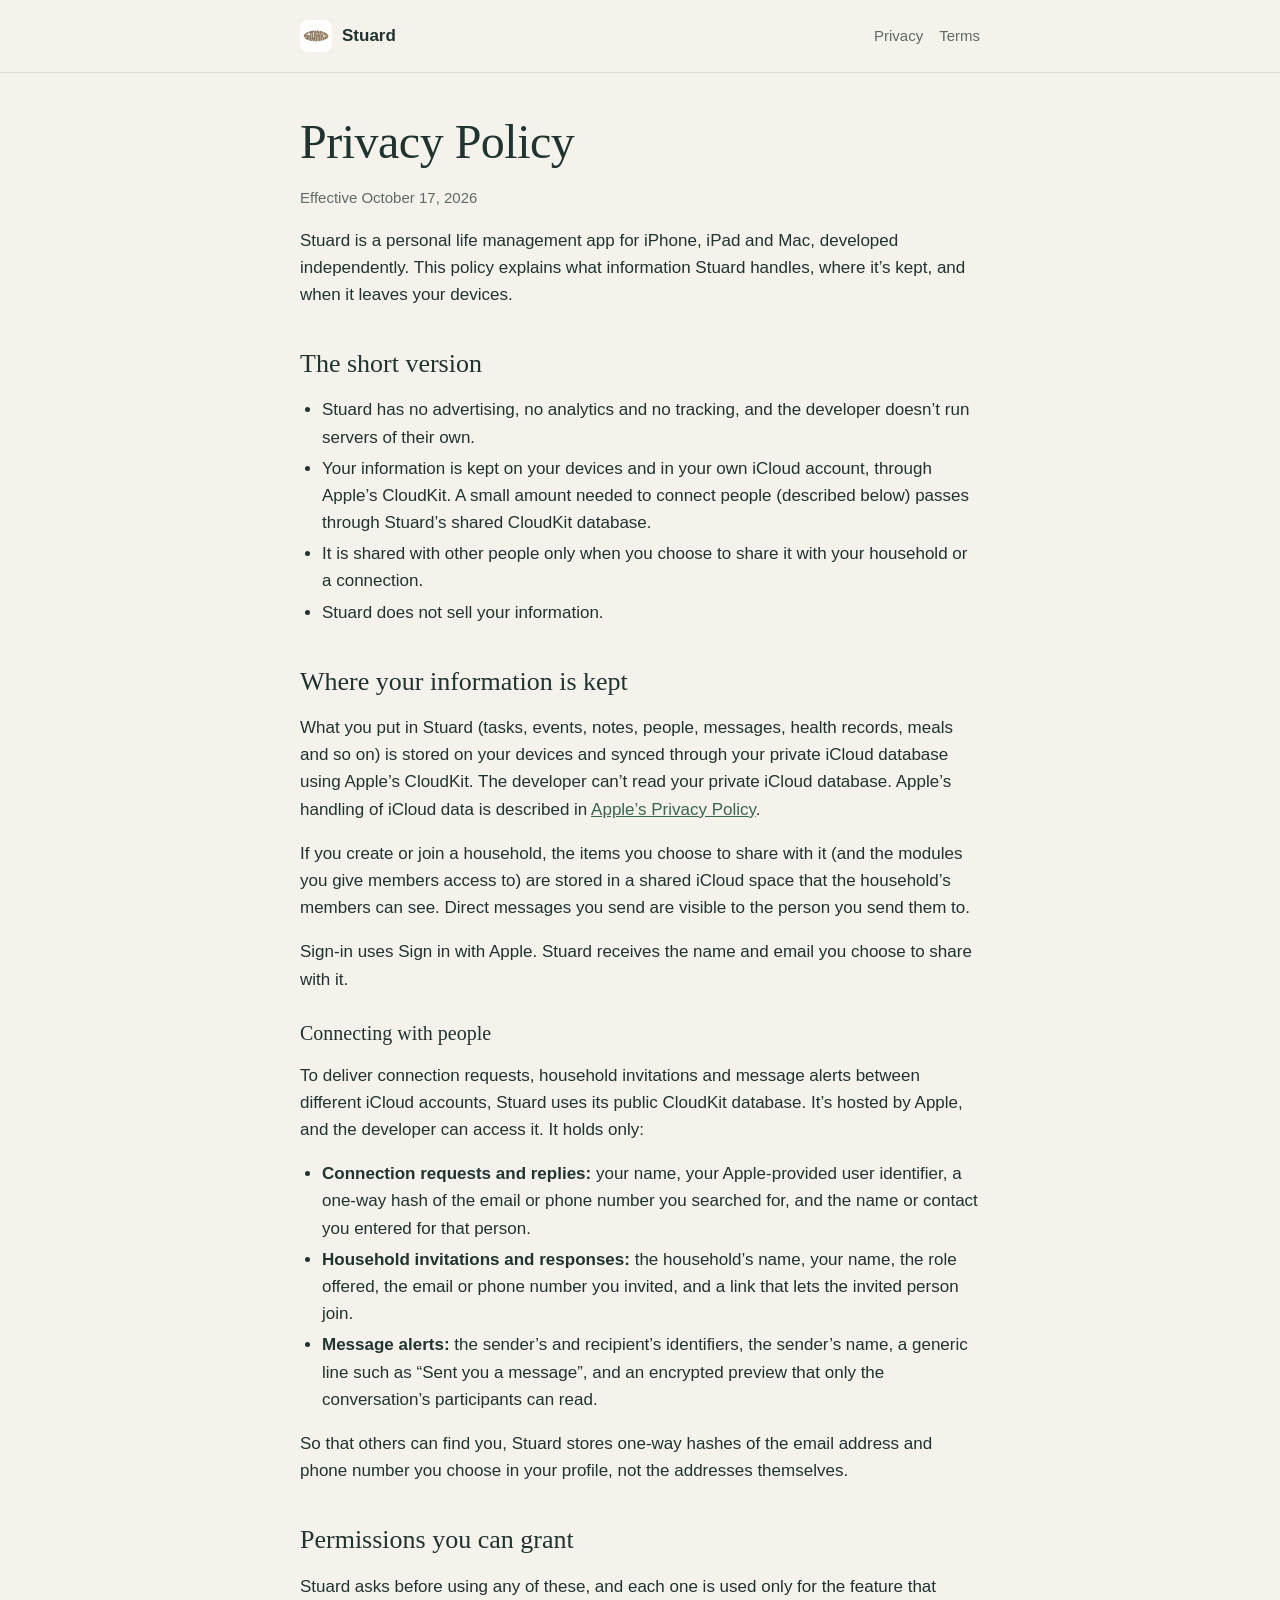
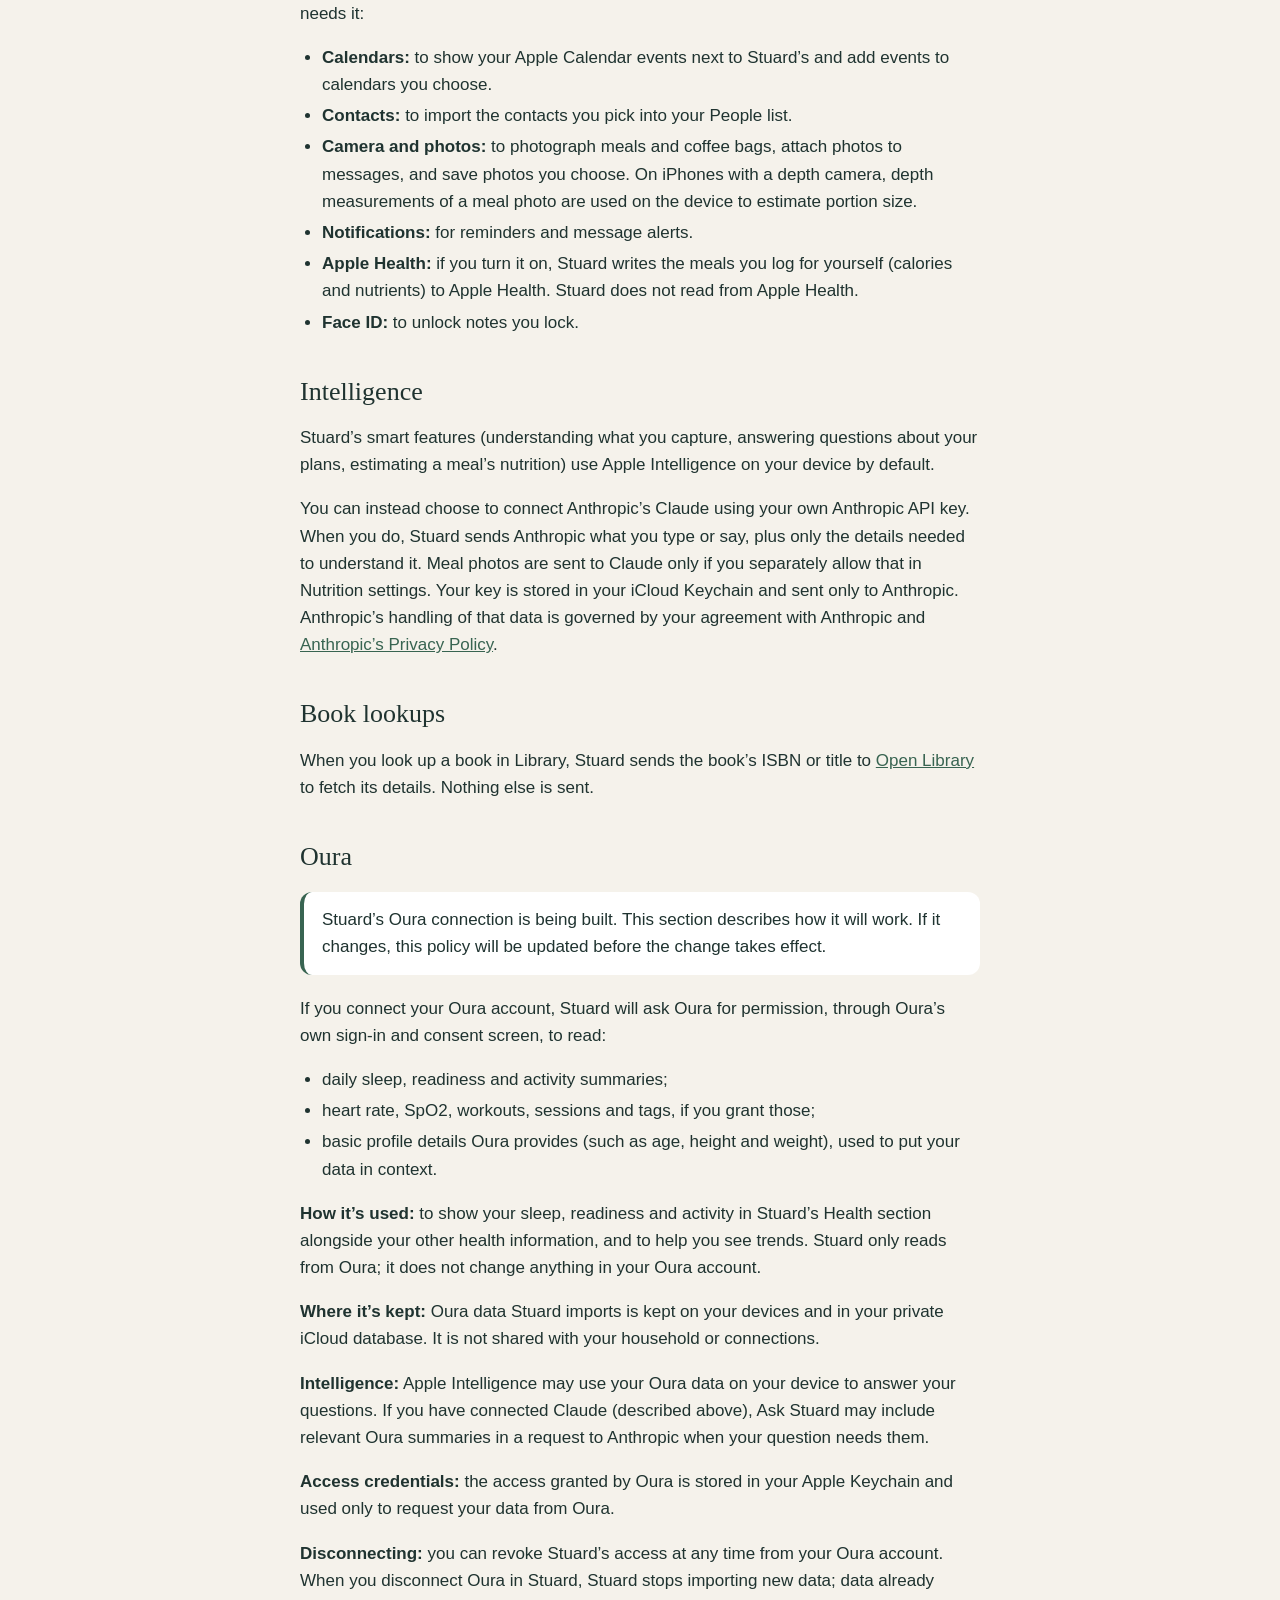
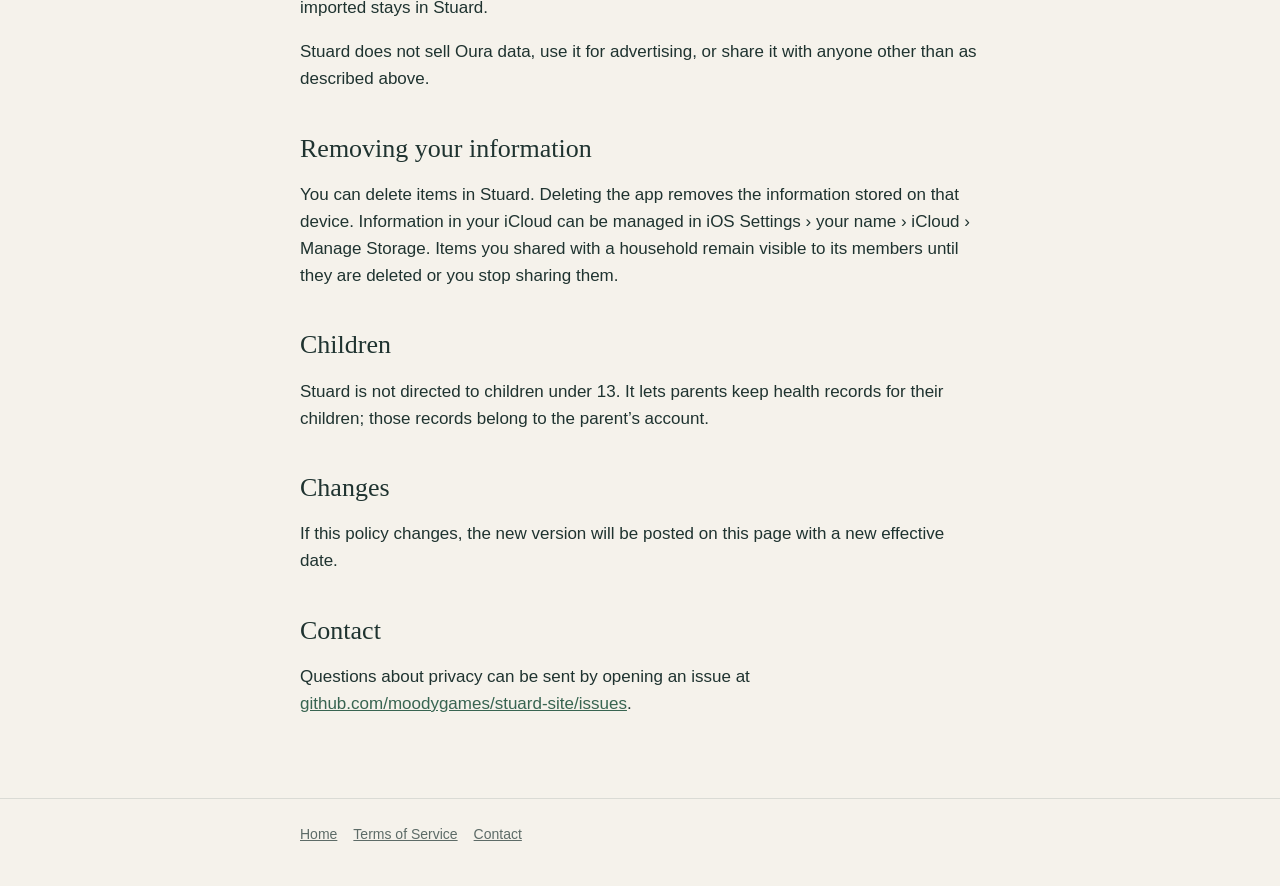
==== privacy.html @ 24538efb "Stuard public pages: home, privacy policy and terms Co-Authored-By: Claude Opus 5.5 <noreply@anthrop" ====
<!doctype html>
<html lang="en">
<head>
  <meta charset="utf-8">
  <meta name="viewport" content="width=device-width, initial-scale=1">
  <title>Privacy Policy · Stuard</title>
  <meta name="description" content="How Stuard handles your information, including data from Oura.">
  <link rel="icon" href="favicon.png">
  <link rel="stylesheet" href="style.css">
</head>
<body>
  <header class="site">
    <div class="wrap">
      <a class="brand" href="./"><img src="favicon.png" alt=""><span>Stuard</span></a>
      <nav><a href="privacy.html">Privacy</a><a href="terms.html">Terms</a></nav>
    </div>
  </header>
  <main>
    <div class="wrap">
      <h1>Privacy Policy</h1>
      <p class="meta">Effective October 17, 2026</p>

      <p>Stuard is a personal life management app for iPhone, iPad and Mac, developed independently. This policy explains what information Stuard handles, where it’s kept, and when it leaves your devices.</p>

      <h2>The short version</h2>
      <ul>
        <li>Stuard has no advertising, no analytics and no tracking, and the developer doesn’t run servers of their own.</li>
        <li>Your information is kept on your devices and in your own iCloud account, through Apple’s CloudKit. A small amount needed to connect people (described below) passes through Stuard’s shared CloudKit database.</li>
        <li>It is shared with other people only when you choose to share it with your household or a connection.</li>
        <li>Stuard does not sell your information.</li>
      </ul>

      <h2>Where your information is kept</h2>
      <p>What you put in Stuard (tasks, events, notes, people, messages, health records, meals and so on) is stored on your devices and synced through your private iCloud database using Apple’s CloudKit. The developer can’t read your private iCloud database. Apple’s handling of iCloud data is described in <a href="https://www.apple.com/legal/privacy/">Apple’s Privacy Policy</a>.</p>
      <p>If you create or join a household, the items you choose to share with it (and the modules you give members access to) are stored in a shared iCloud space that the household’s members can see. Direct messages you send are visible to the person you send them to.</p>
      <p>Sign-in uses Sign in with Apple. Stuard receives the name and email you choose to share with it.</p>

      <h3>Connecting with people</h3>
      <p>To deliver connection requests, household invitations and message alerts between different iCloud accounts, Stuard uses its public CloudKit database. It’s hosted by Apple, and the developer can access it. It holds only:</p>
      <ul>
        <li><strong>Connection requests and replies:</strong> your name, your Apple-provided user identifier, a one-way hash of the email or phone number you searched for, and the name or contact you entered for that person.</li>
        <li><strong>Household invitations and responses:</strong> the household’s name, your name, the role offered, the email or phone number you invited, and a link that lets the invited person join.</li>
        <li><strong>Message alerts:</strong> the sender’s and recipient’s identifiers, the sender’s name, a generic line such as “Sent you a message”, and an encrypted preview that only the conversation’s participants can read.</li>
      </ul>
      <p>So that others can find you, Stuard stores one-way hashes of the email address and phone number you choose in your profile, not the addresses themselves.</p>

      <h2>Permissions you can grant</h2>
      <p>Stuard asks before using any of these, and each one is used only for the feature that needs it:</p>
      <ul>
        <li><strong>Calendars:</strong> to show your Apple Calendar events next to Stuard’s and add events to calendars you choose.</li>
        <li><strong>Contacts:</strong> to import the contacts you pick into your People list.</li>
        <li><strong>Camera and photos:</strong> to photograph meals and coffee bags, attach photos to messages, and save photos you choose. On iPhones with a depth camera, depth measurements of a meal photo are used on the device to estimate portion size.</li>
        <li><strong>Notifications:</strong> for reminders and message alerts.</li>
        <li><strong>Apple Health:</strong> if you turn it on, Stuard writes the meals you log for yourself (calories and nutrients) to Apple Health. Stuard does not read from Apple Health.</li>
        <li><strong>Face ID:</strong> to unlock notes you lock.</li>
      </ul>

      <h2>Intelligence</h2>
      <p>Stuard’s smart features (understanding what you capture, answering questions about your plans, estimating a meal’s nutrition) use Apple Intelligence on your device by default.</p>
      <p>You can instead choose to connect Anthropic’s Claude using your own Anthropic API key. When you do, Stuard sends Anthropic what you type or say, plus only the details needed to understand it. Meal photos are sent to Claude only if you separately allow that in Nutrition settings. Your key is stored in your iCloud Keychain and sent only to Anthropic. Anthropic’s handling of that data is governed by your agreement with Anthropic and <a href="https://www.anthropic.com/legal/privacy">Anthropic’s Privacy Policy</a>.</p>

      <h2>Book lookups</h2>
      <p>When you look up a book in Library, Stuard sends the book’s ISBN or title to <a href="https://openlibrary.org/">Open Library</a> to fetch its details. Nothing else is sent.</p>

      <h2 id="oura">Oura</h2>
      <div class="note">Stuard’s Oura connection is being built. This section describes how it will work. If it changes, this policy will be updated before the change takes effect.</div>
      <p>If you connect your Oura account, Stuard will ask Oura for permission, through Oura’s own sign-in and consent screen, to read:</p>
      <ul>
        <li>daily sleep, readiness and activity summaries;</li>
        <li>heart rate, SpO2, workouts, sessions and tags, if you grant those;</li>
        <li>basic profile details Oura provides (such as age, height and weight), used to put your data in context.</li>
      </ul>
      <p><strong>How it’s used:</strong> to show your sleep, readiness and activity in Stuard’s Health section alongside your other health information, and to help you see trends. Stuard only reads from Oura; it does not change anything in your Oura account.</p>
      <p><strong>Where it’s kept:</strong> Oura data Stuard imports is kept on your devices and in your private iCloud database. It is not shared with your household or connections.</p>
      <p><strong>Intelligence:</strong> Apple Intelligence may use your Oura data on your device to answer your questions. If you have connected Claude (described above), Ask Stuard may include relevant Oura summaries in a request to Anthropic when your question needs them.</p>
      <p><strong>Access credentials:</strong> the access granted by Oura is stored in your Apple Keychain and used only to request your data from Oura.</p>
      <p><strong>Disconnecting:</strong> you can revoke Stuard’s access at any time from your Oura account. When you disconnect Oura in Stuard, Stuard stops importing new data; data already imported stays in Stuard.</p>
      <p>Stuard does not sell Oura data, use it for advertising, or share it with anyone other than as described above.</p>

      <h2>Removing your information</h2>
      <p>You can delete items in Stuard. Deleting the app removes the information stored on that device. Information in your iCloud can be managed in iOS Settings › your name › iCloud › Manage Storage. Items you shared with a household remain visible to its members until they are deleted or you stop sharing them.</p>

      <h2>Children</h2>
      <p>Stuard is not directed to children under 13. It lets parents keep health records for their children; those records belong to the parent’s account.</p>

      <h2>Changes</h2>
      <p>If this policy changes, the new version will be posted on this page with a new effective date.</p>

      <h2>Contact</h2>
      <p>Questions about privacy can be sent by opening an issue at <a href="https://github.com/moodygames/stuard-site/issues">github.com/moodygames/stuard-site/issues</a>.</p>
    </div>
  </main>
  <footer class="site">
    <div class="wrap">
      <a href="./">Home</a><a href="terms.html">Terms of Service</a><a href="https://github.com/moodygames/stuard-site/issues">Contact</a>
    </div>
  </footer>
</body>
</html>
---- style.css ----
:root {
  --paper: #f5f2eb;
  --card: #ffffff;
  --ink: #1f3330;
  --muted: #5d6b67;
  --accent: #386451;
  --rule: rgba(31, 51, 48, 0.12);
}
@media (prefers-color-scheme: dark) {
  :root {
    --paper: #121414;
    --card: #1e2121;
    --ink: #ebebe3;
    --muted: #a3aba7;
    --accent: #6fae90;
    --rule: rgba(235, 235, 227, 0.14);
  }
}
* { box-sizing: border-box; }
html { -webkit-text-size-adjust: 100%; }
body {
  margin: 0;
  background: var(--paper);
  color: var(--ink);
  font: 17px/1.6 -apple-system, BlinkMacSystemFont, "SF Pro Text", "Segoe UI", Roboto, sans-serif;
}
a { color: var(--accent); }
.wrap { max-width: 720px; margin: 0 auto; padding: 0 20px; }
header.site { padding: 20px 0; border-bottom: 1px solid var(--rule); }
header.site .wrap { display: flex; align-items: center; justify-content: space-between; gap: 12px; }
.brand { display: flex; align-items: center; gap: 10px; color: var(--ink); text-decoration: none; font-weight: 600; }
.brand img { width: 32px; height: 32px; border-radius: 8px; }
nav a { margin-left: 16px; text-decoration: none; color: var(--muted); font-size: 15px; }
nav a:hover { color: var(--accent); }
h1, h2, h3 { font-family: "New York", "Iowan Old Style", Georgia, serif; font-weight: 500; line-height: 1.2; }
h1 { font-size: clamp(34px, 7vw, 48px); margin: 0 0 12px; letter-spacing: -0.5px; }
h2 { font-size: 26px; margin: 40px 0 8px; }
h3 { font-size: 20px; margin: 28px 0 6px; }
main { padding: 40px 0 64px; }
.hero { text-align: center; padding: 32px 0 8px; }
.hero img { width: 112px; height: 112px; border-radius: 26px; box-shadow: 0 12px 30px rgba(0, 0, 0, 0.12); }
.lede { font-size: 20px; color: var(--muted); max-width: 560px; margin: 0 auto; }
.grid { display: grid; grid-template-columns: repeat(auto-fit, minmax(200px, 1fr)); gap: 14px; margin-top: 40px; }
.card { background: var(--card); border-radius: 20px; padding: 20px; }
.card h3 { margin-top: 0; }
.card p { margin: 0; color: var(--muted); font-size: 15px; }
.meta { color: var(--muted); font-size: 15px; }
.note { background: var(--card); border-left: 4px solid var(--accent); border-radius: 12px; padding: 14px 18px; margin: 20px 0; }
ul { padding-left: 22px; }
li { margin: 4px 0; }
footer.site { border-top: 1px solid var(--rule); padding: 24px 0 40px; color: var(--muted); font-size: 14px; }
footer.site a { color: var(--muted); margin-right: 16px; }
@media (max-width: 480px) {
  nav a { margin-left: 12px; font-size: 14px; }
  .brand span { display: none; }
}
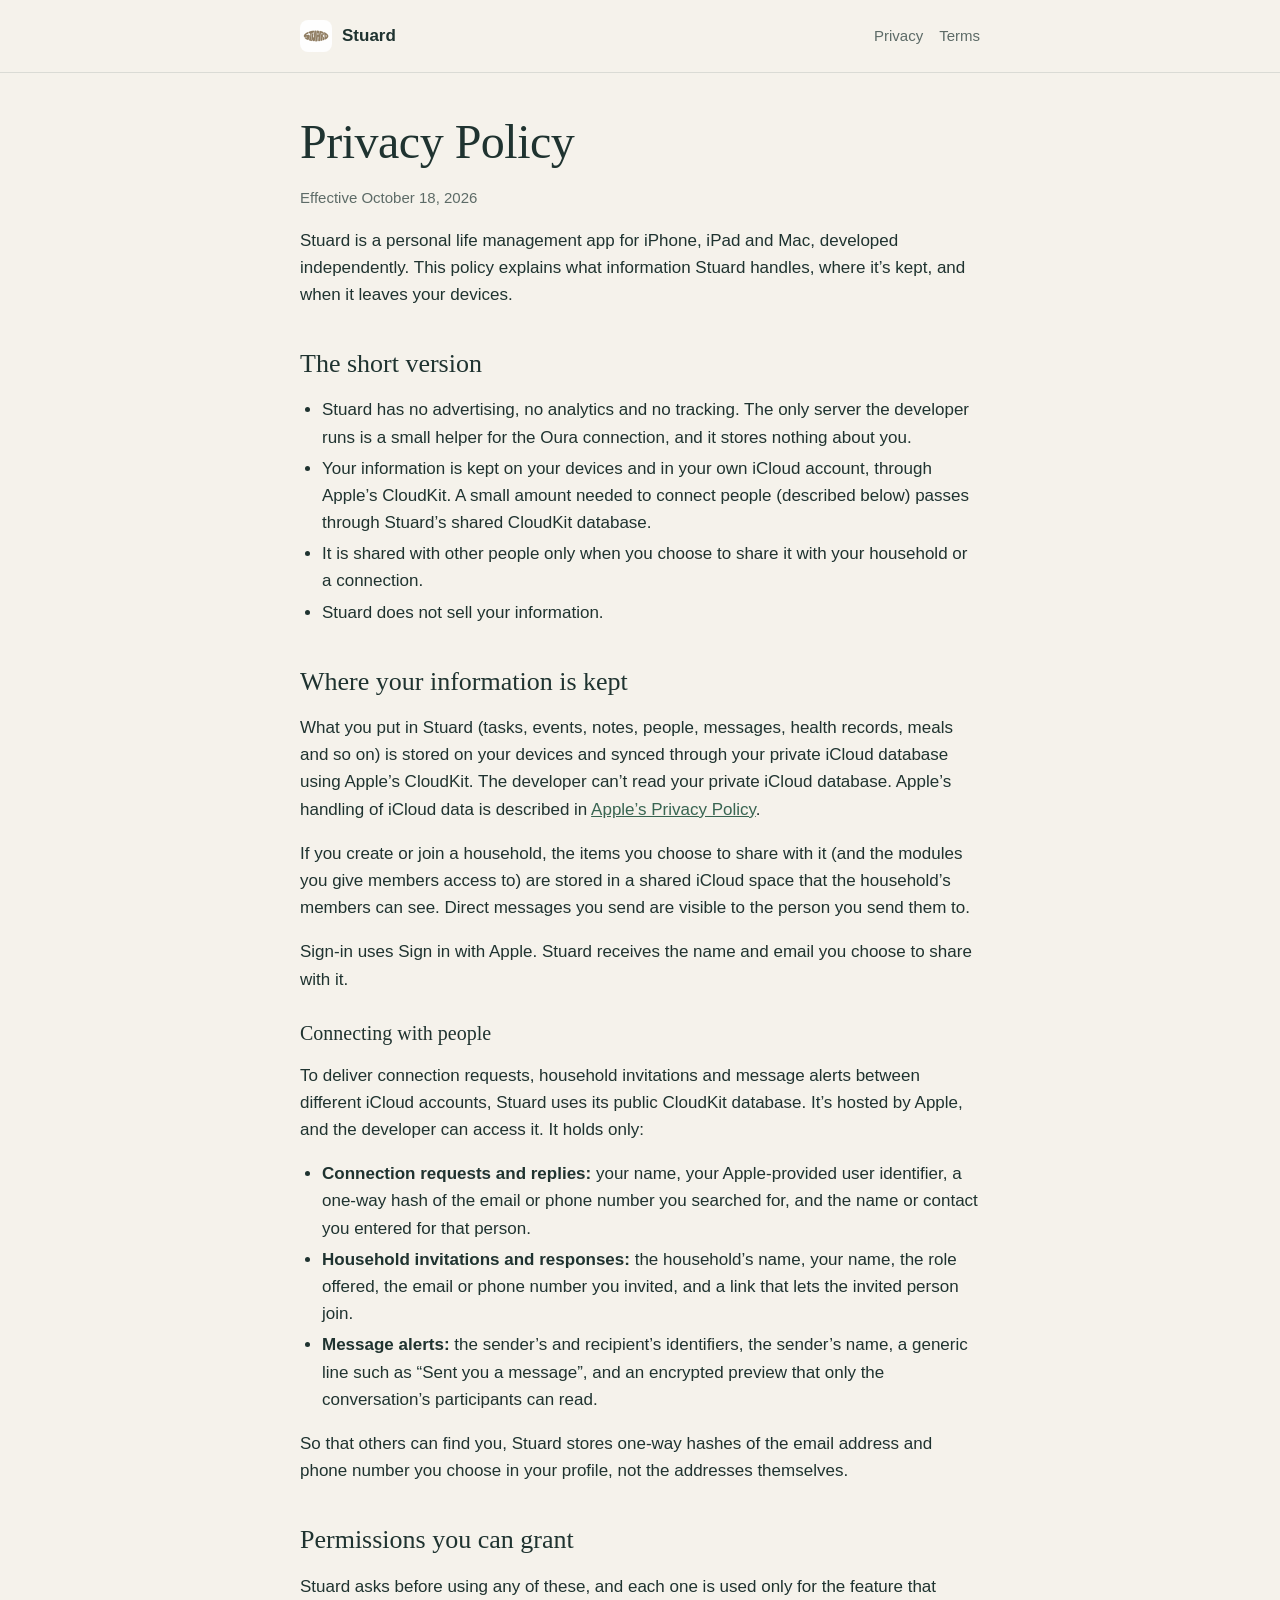
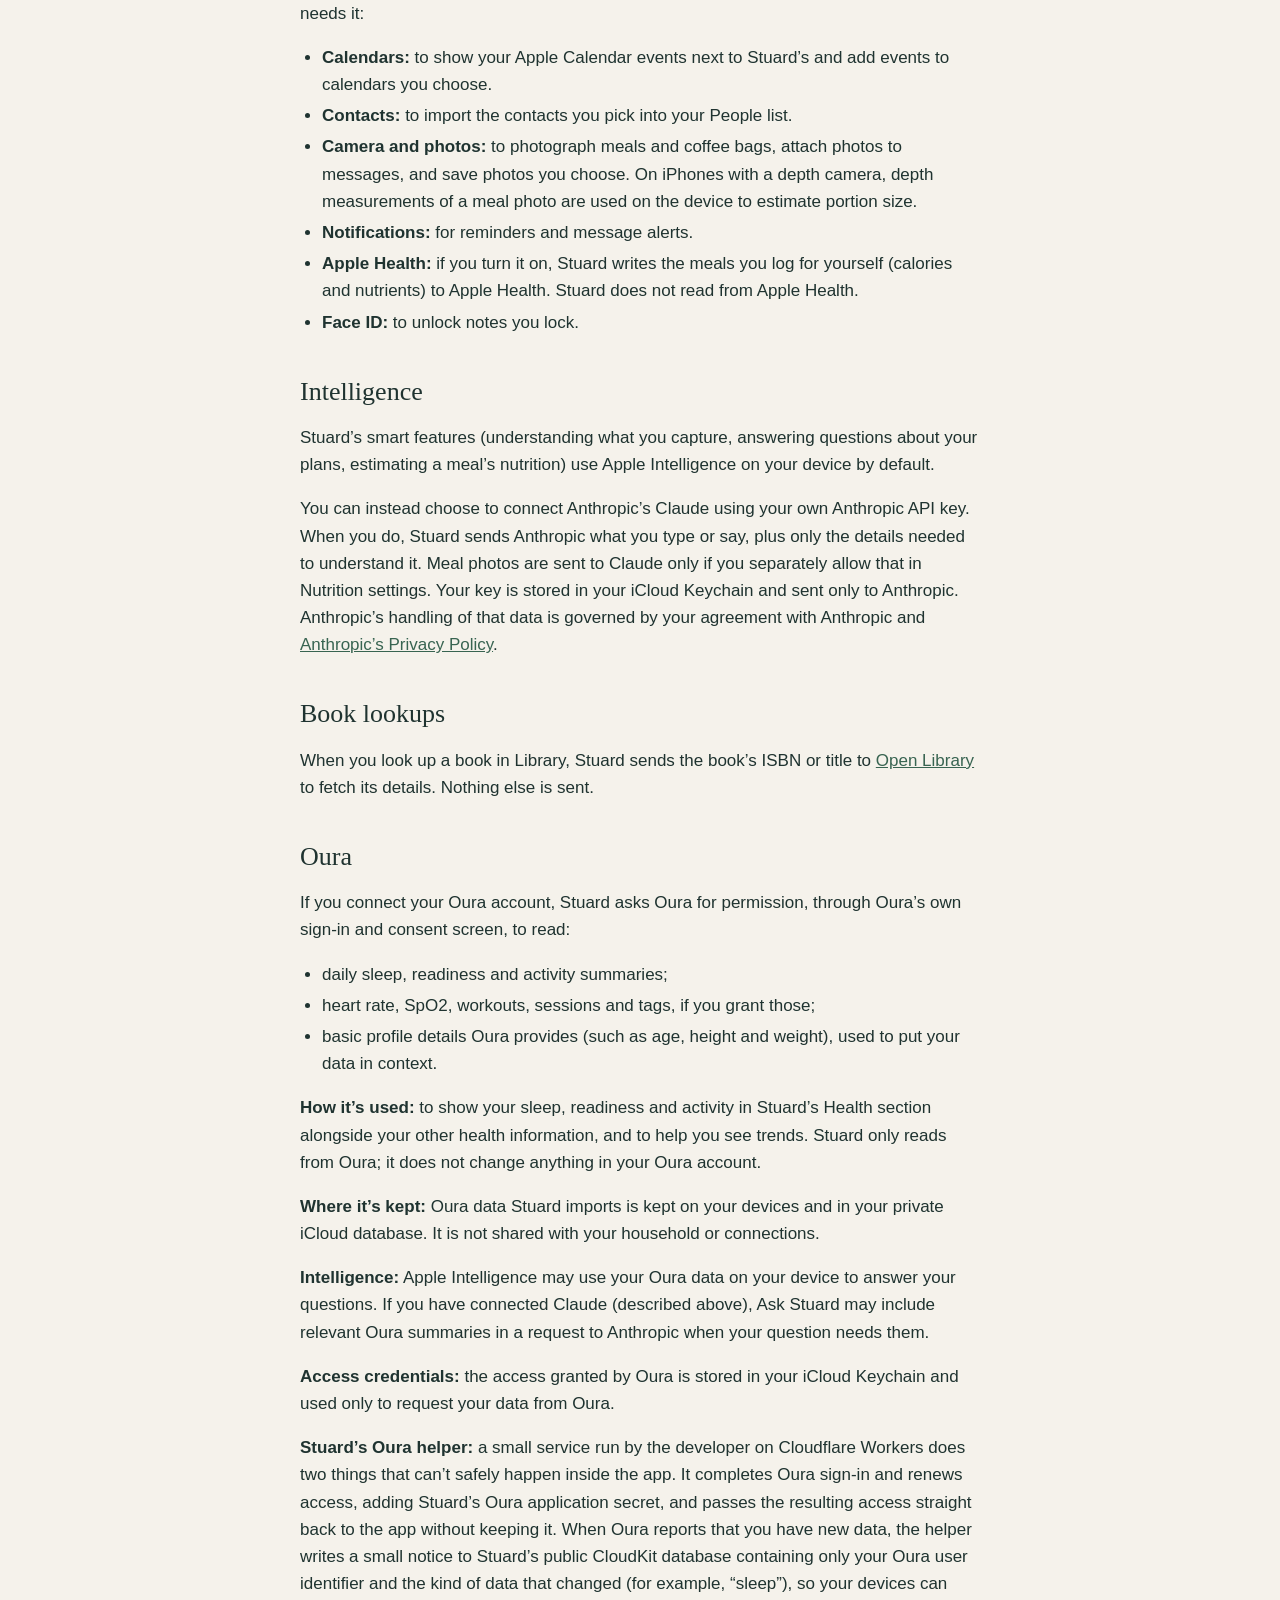
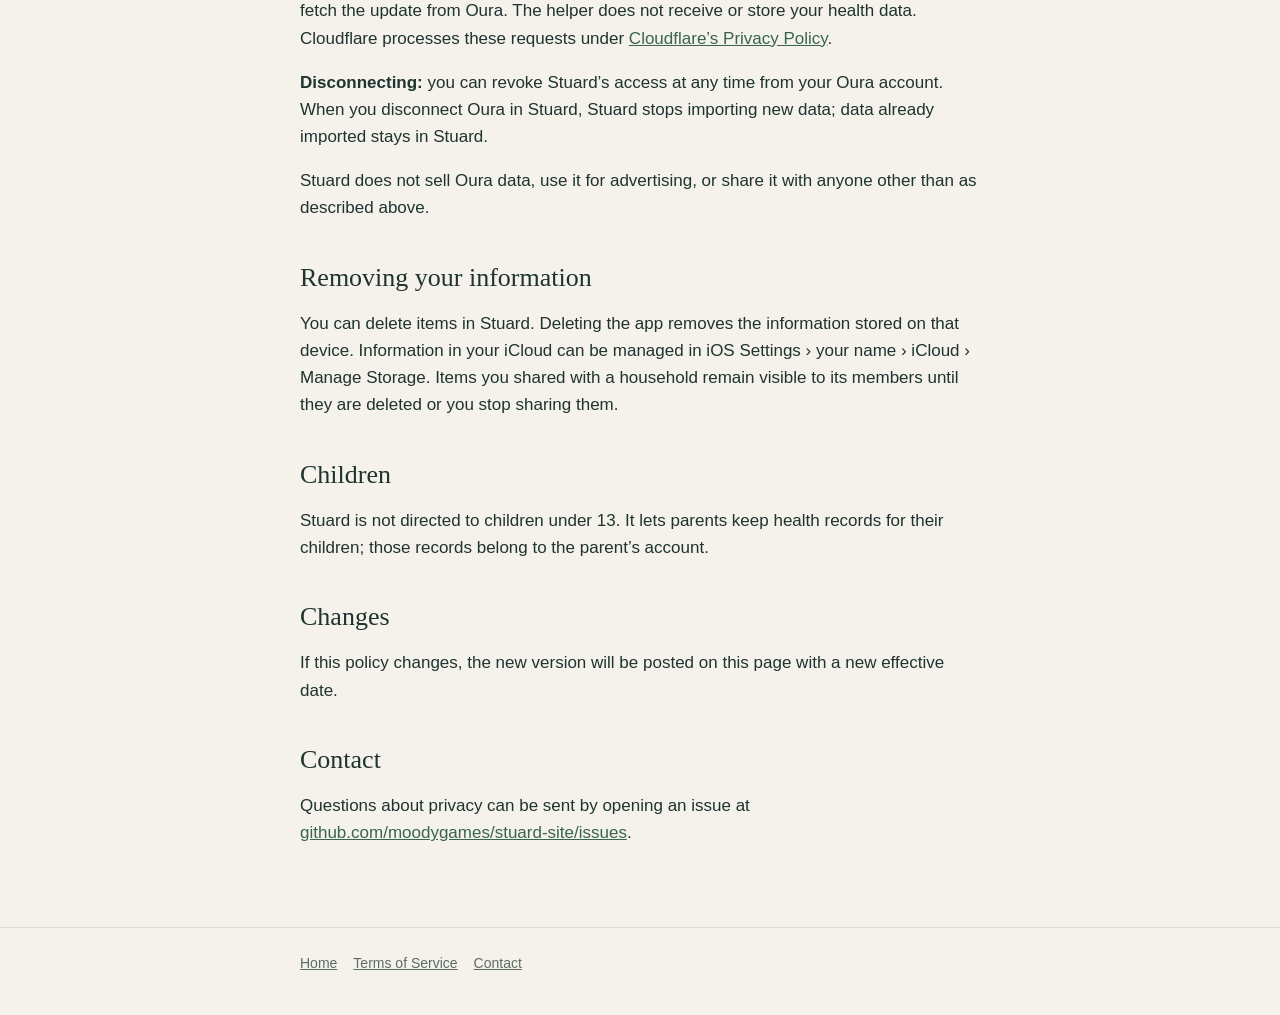
==== commit d71b39e8: "Privacy: describe the Oura connection as live, including Stuard's Oura helper Co-Authored-By: Claude" ====
--- a/privacy.html
+++ b/privacy.html
@@ -18,13 +18,13 @@
   <main>
     <div class="wrap">
       <h1>Privacy Policy</h1>
-      <p class="meta">Effective October 17, 2026</p>
+      <p class="meta">Effective October 18, 2026</p>
 
       <p>Stuard is a personal life management app for iPhone, iPad and Mac, developed independently. This policy explains what information Stuard handles, where it’s kept, and when it leaves your devices.</p>
 
       <h2>The short version</h2>
       <ul>
-        <li>Stuard has no advertising, no analytics and no tracking, and the developer doesn’t run servers of their own.</li>
+        <li>Stuard has no advertising, no analytics and no tracking. The only server the developer runs is a small helper for the Oura connection, and it stores nothing about you.</li>
         <li>Your information is kept on your devices and in your own iCloud account, through Apple’s CloudKit. A small amount needed to connect people (described below) passes through Stuard’s shared CloudKit database.</li>
         <li>It is shared with other people only when you choose to share it with your household or a connection.</li>
         <li>Stuard does not sell your information.</li>
@@ -63,8 +63,7 @@
       <p>When you look up a book in Library, Stuard sends the book’s ISBN or title to <a href="https://openlibrary.org/">Open Library</a> to fetch its details. Nothing else is sent.</p>
 
       <h2 id="oura">Oura</h2>
-      <div class="note">Stuard’s Oura connection is being built. This section describes how it will work. If it changes, this policy will be updated before the change takes effect.</div>
-      <p>If you connect your Oura account, Stuard will ask Oura for permission, through Oura’s own sign-in and consent screen, to read:</p>
+      <p>If you connect your Oura account, Stuard asks Oura for permission, through Oura’s own sign-in and consent screen, to read:</p>
       <ul>
         <li>daily sleep, readiness and activity summaries;</li>
         <li>heart rate, SpO2, workouts, sessions and tags, if you grant those;</li>
@@ -73,7 +72,8 @@
       <p><strong>How it’s used:</strong> to show your sleep, readiness and activity in Stuard’s Health section alongside your other health information, and to help you see trends. Stuard only reads from Oura; it does not change anything in your Oura account.</p>
       <p><strong>Where it’s kept:</strong> Oura data Stuard imports is kept on your devices and in your private iCloud database. It is not shared with your household or connections.</p>
       <p><strong>Intelligence:</strong> Apple Intelligence may use your Oura data on your device to answer your questions. If you have connected Claude (described above), Ask Stuard may include relevant Oura summaries in a request to Anthropic when your question needs them.</p>
-      <p><strong>Access credentials:</strong> the access granted by Oura is stored in your Apple Keychain and used only to request your data from Oura.</p>
+      <p><strong>Access credentials:</strong> the access granted by Oura is stored in your iCloud Keychain and used only to request your data from Oura.</p>
+      <p><strong>Stuard’s Oura helper:</strong> a small service run by the developer on Cloudflare Workers does two things that can’t safely happen inside the app. It completes Oura sign-in and renews access, adding Stuard’s Oura application secret, and passes the resulting access straight back to the app without keeping it. When Oura reports that you have new data, the helper writes a small notice to Stuard’s public CloudKit database containing only your Oura user identifier and the kind of data that changed (for example, “sleep”), so your devices can fetch the update from Oura. The helper does not receive or store your health data. Cloudflare processes these requests under <a href="https://www.cloudflare.com/privacypolicy/">Cloudflare’s Privacy Policy</a>.</p>
       <p><strong>Disconnecting:</strong> you can revoke Stuard’s access at any time from your Oura account. When you disconnect Oura in Stuard, Stuard stops importing new data; data already imported stays in Stuard.</p>
       <p>Stuard does not sell Oura data, use it for advertising, or share it with anyone other than as described above.</p>
 
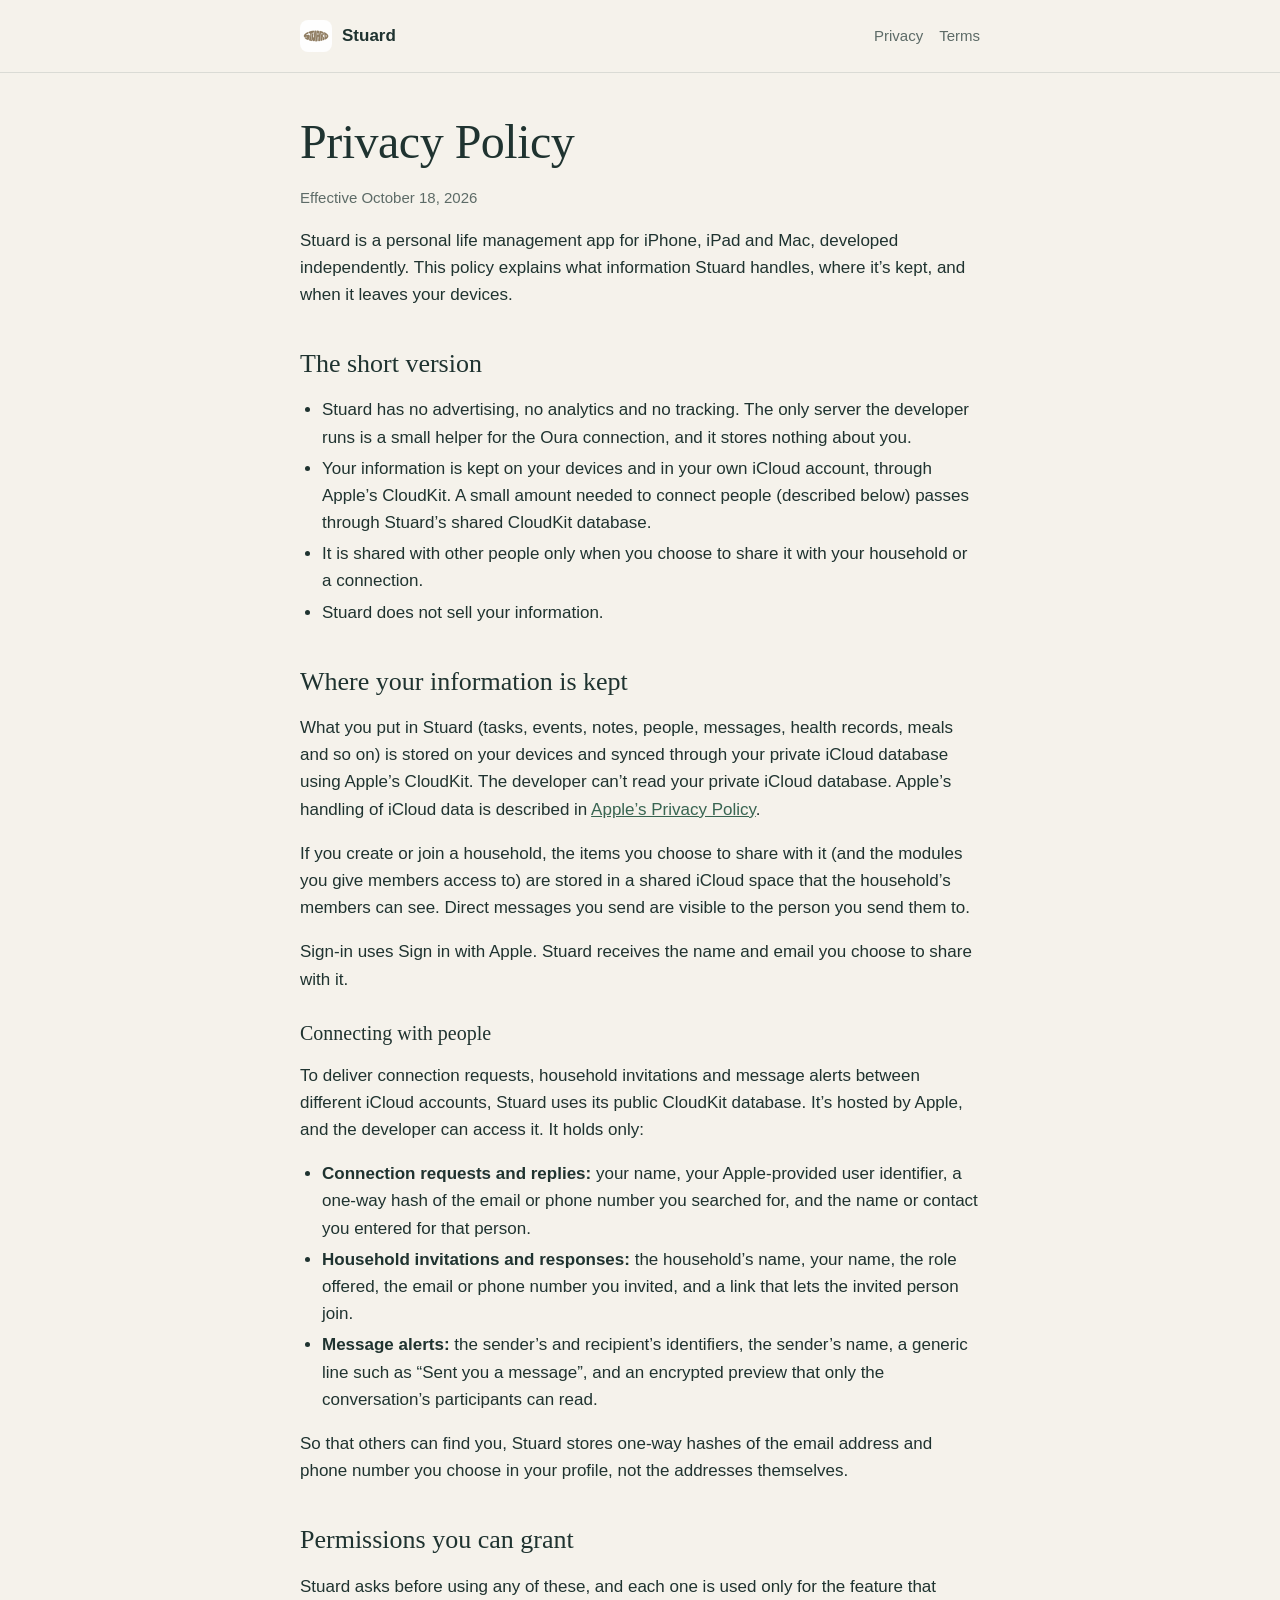
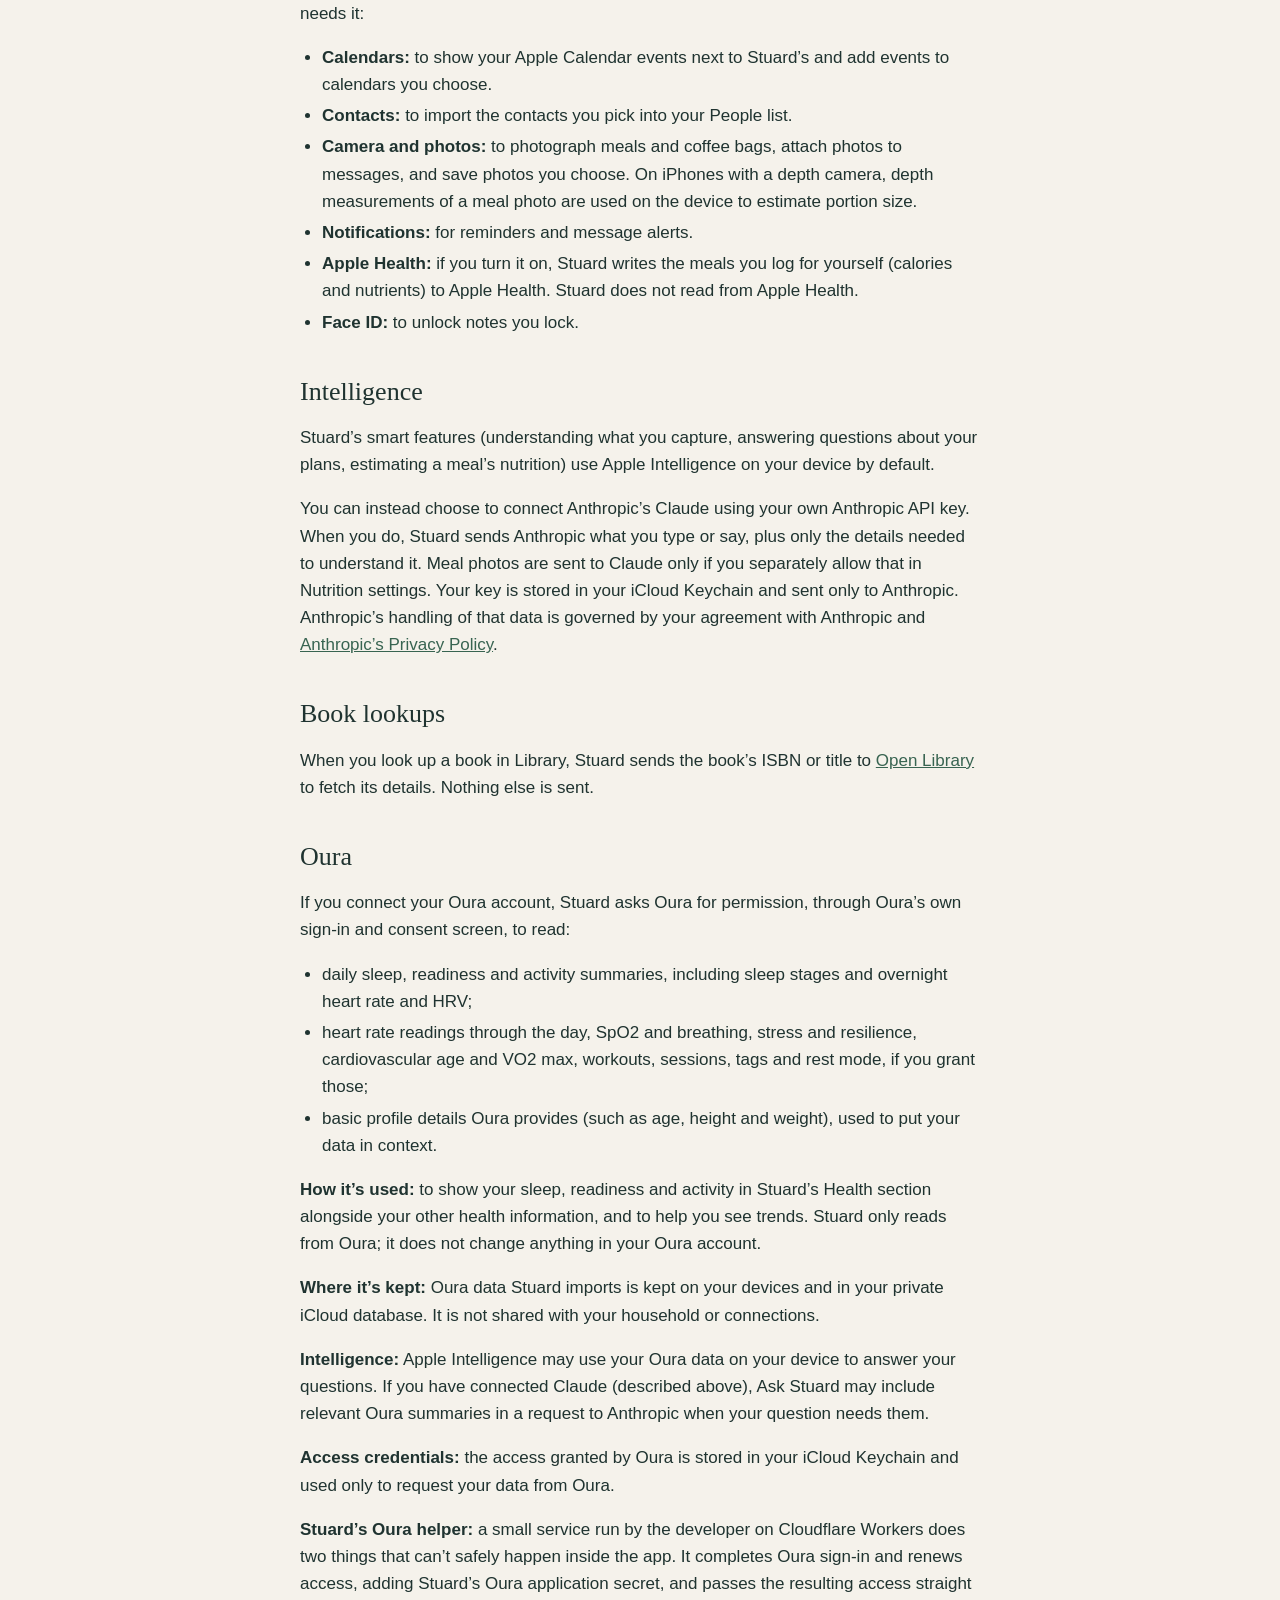
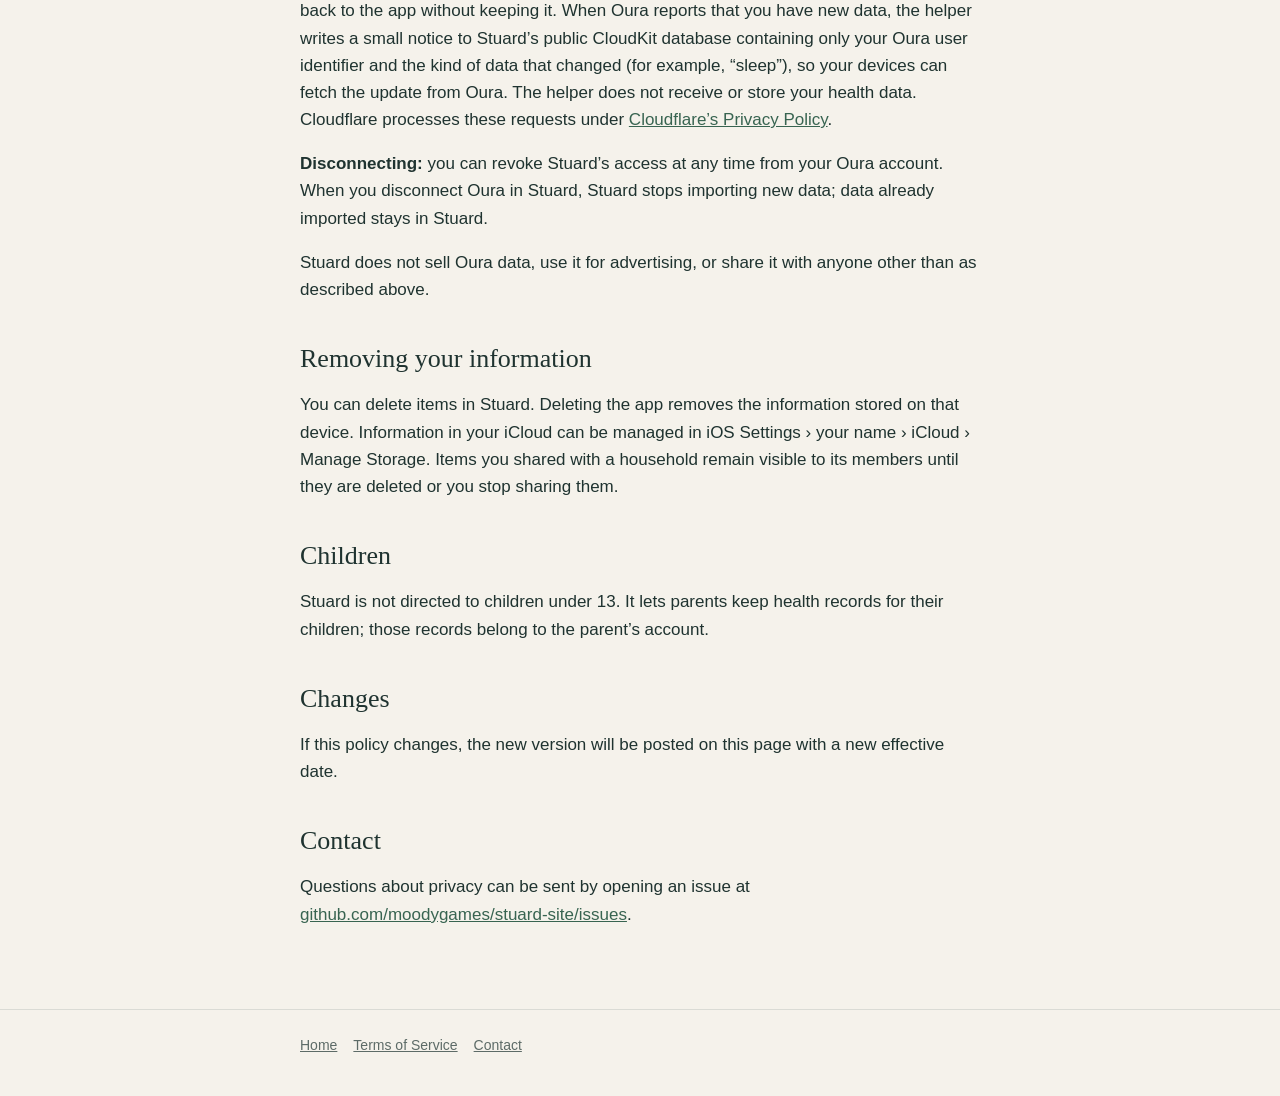
==== commit 8c5aecdd: "Privacy: list every kind of Oura data Stuard imports Co-Authored-By: Claude Opus 5.5 <noreply@anthro" ====
--- a/privacy.html
+++ b/privacy.html
@@ -65,8 +65,8 @@
       <h2 id="oura">Oura</h2>
       <p>If you connect your Oura account, Stuard asks Oura for permission, through Oura’s own sign-in and consent screen, to read:</p>
       <ul>
-        <li>daily sleep, readiness and activity summaries;</li>
-        <li>heart rate, SpO2, workouts, sessions and tags, if you grant those;</li>
+        <li>daily sleep, readiness and activity summaries, including sleep stages and overnight heart rate and HRV;</li>
+        <li>heart rate readings through the day, SpO2 and breathing, stress and resilience, cardiovascular age and VO2 max, workouts, sessions, tags and rest mode, if you grant those;</li>
         <li>basic profile details Oura provides (such as age, height and weight), used to put your data in context.</li>
       </ul>
       <p><strong>How it’s used:</strong> to show your sleep, readiness and activity in Stuard’s Health section alongside your other health information, and to help you see trends. Stuard only reads from Oura; it does not change anything in your Oura account.</p>
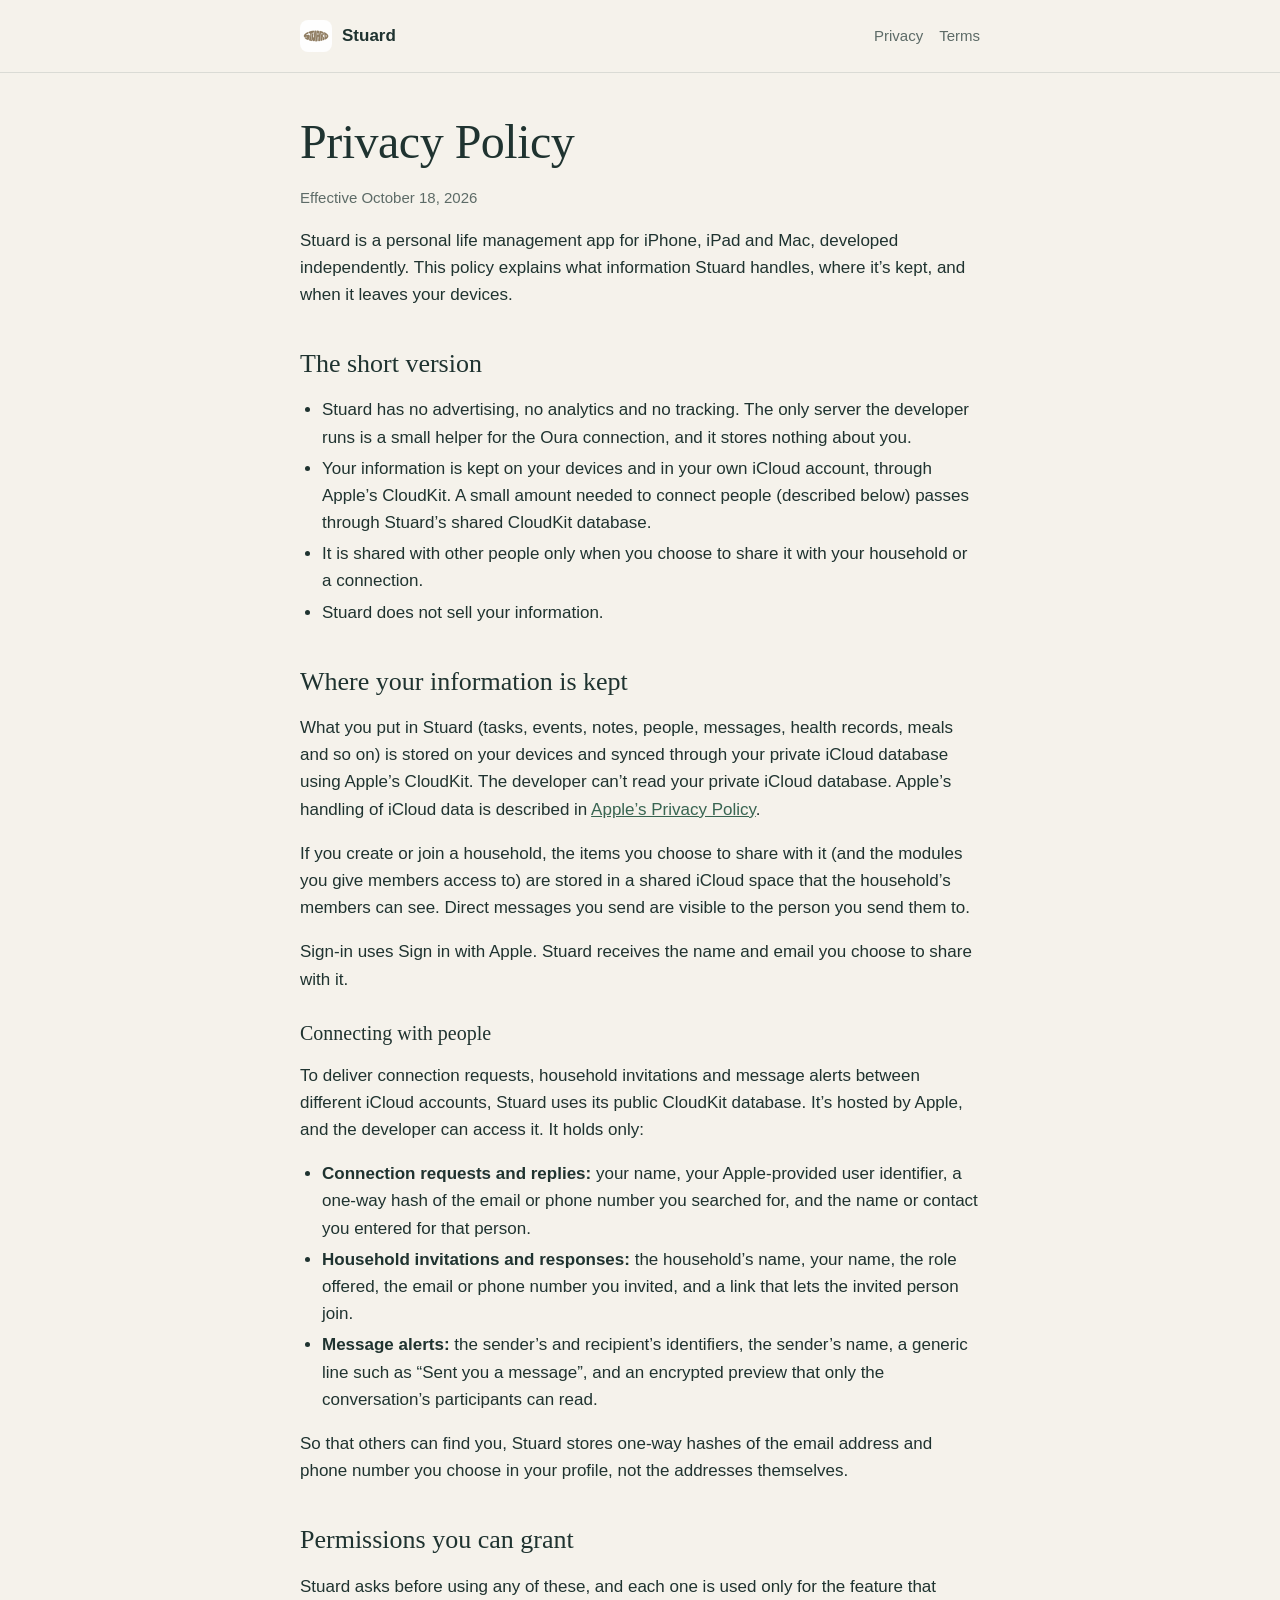
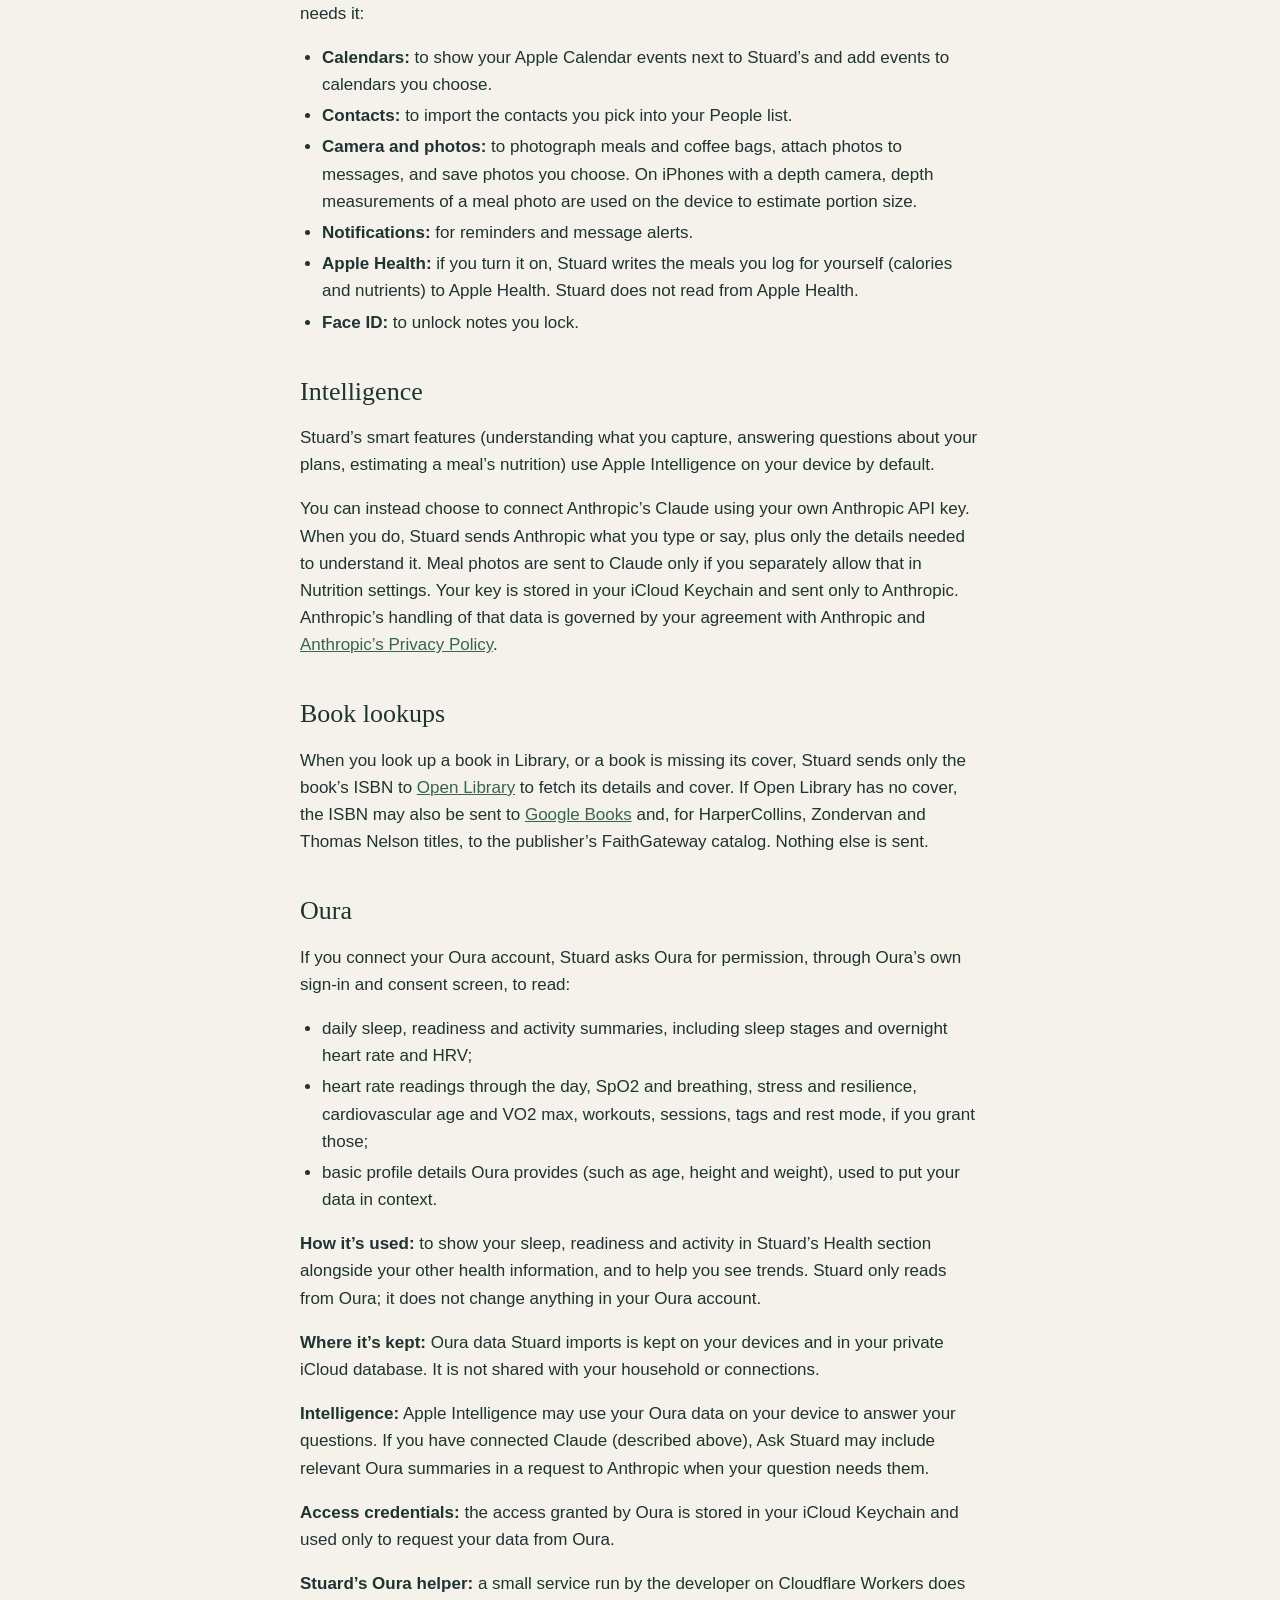
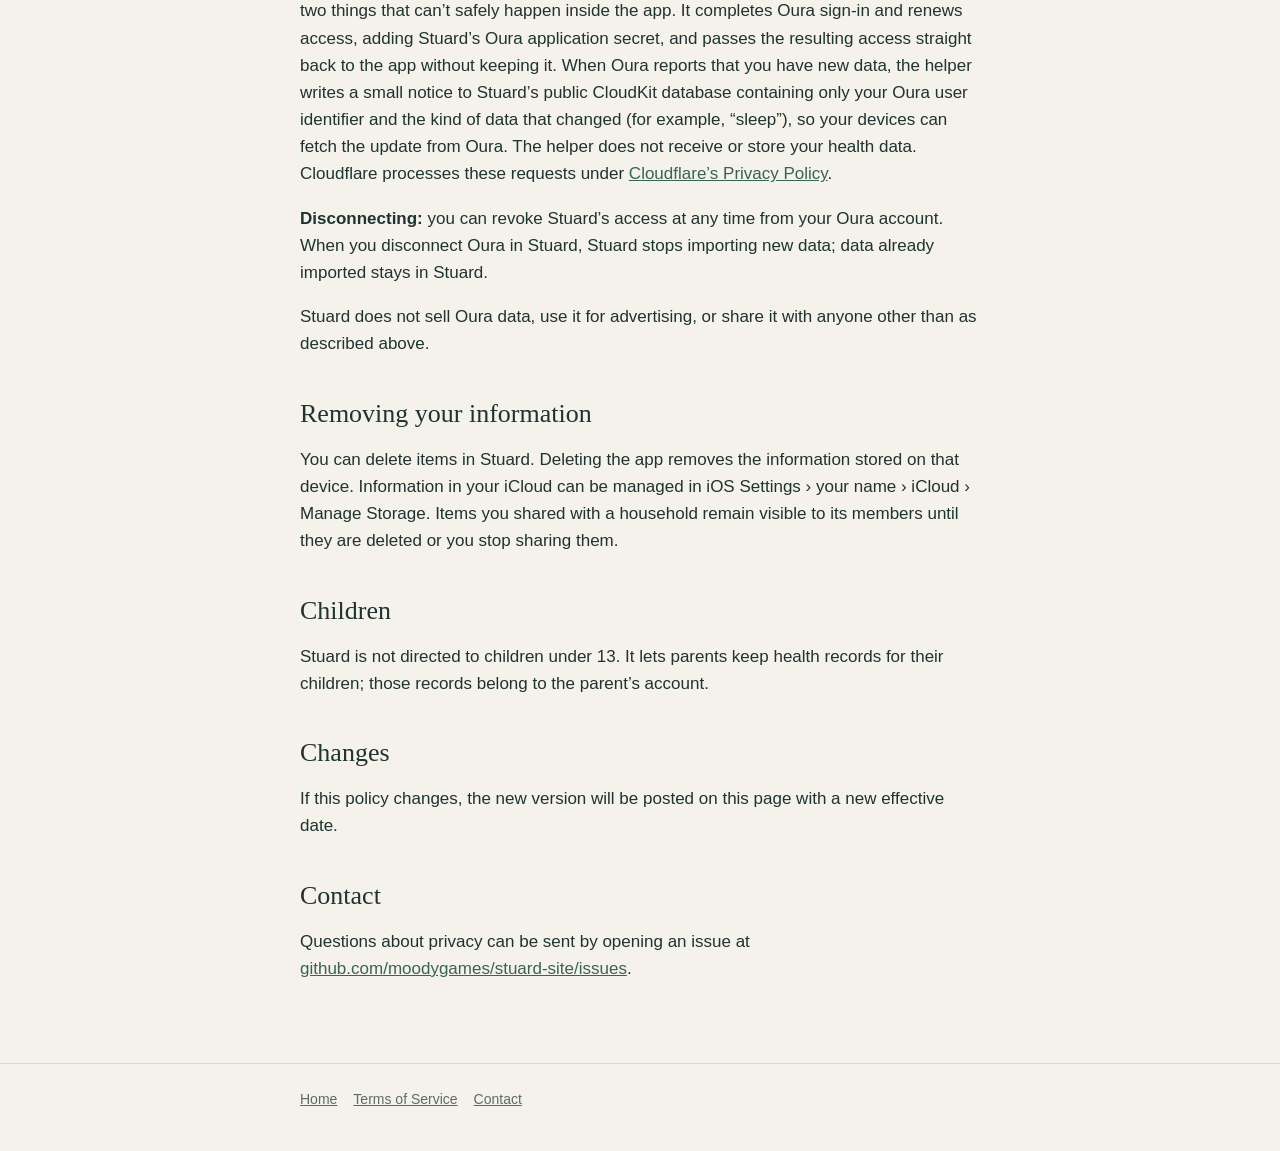
==== commit 5d22425a: "Privacy: book cover lookups (Google Books, publisher catalog) Co-Authored-By: Claude Opus 5.5 <norep" ====
--- a/privacy.html
+++ b/privacy.html
@@ -60,7 +60,7 @@
       <p>You can instead choose to connect Anthropic’s Claude using your own Anthropic API key. When you do, Stuard sends Anthropic what you type or say, plus only the details needed to understand it. Meal photos are sent to Claude only if you separately allow that in Nutrition settings. Your key is stored in your iCloud Keychain and sent only to Anthropic. Anthropic’s handling of that data is governed by your agreement with Anthropic and <a href="https://www.anthropic.com/legal/privacy">Anthropic’s Privacy Policy</a>.</p>
 
       <h2>Book lookups</h2>
-      <p>When you look up a book in Library, Stuard sends the book’s ISBN or title to <a href="https://openlibrary.org/">Open Library</a> to fetch its details. Nothing else is sent.</p>
+      <p>When you look up a book in Library, or a book is missing its cover, Stuard sends only the book’s ISBN to <a href="https://openlibrary.org/">Open Library</a> to fetch its details and cover. If Open Library has no cover, the ISBN may also be sent to <a href="https://books.google.com/">Google Books</a> and, for HarperCollins, Zondervan and Thomas Nelson titles, to the publisher’s FaithGateway catalog. Nothing else is sent.</p>
 
       <h2 id="oura">Oura</h2>
       <p>If you connect your Oura account, Stuard asks Oura for permission, through Oura’s own sign-in and consent screen, to read:</p>
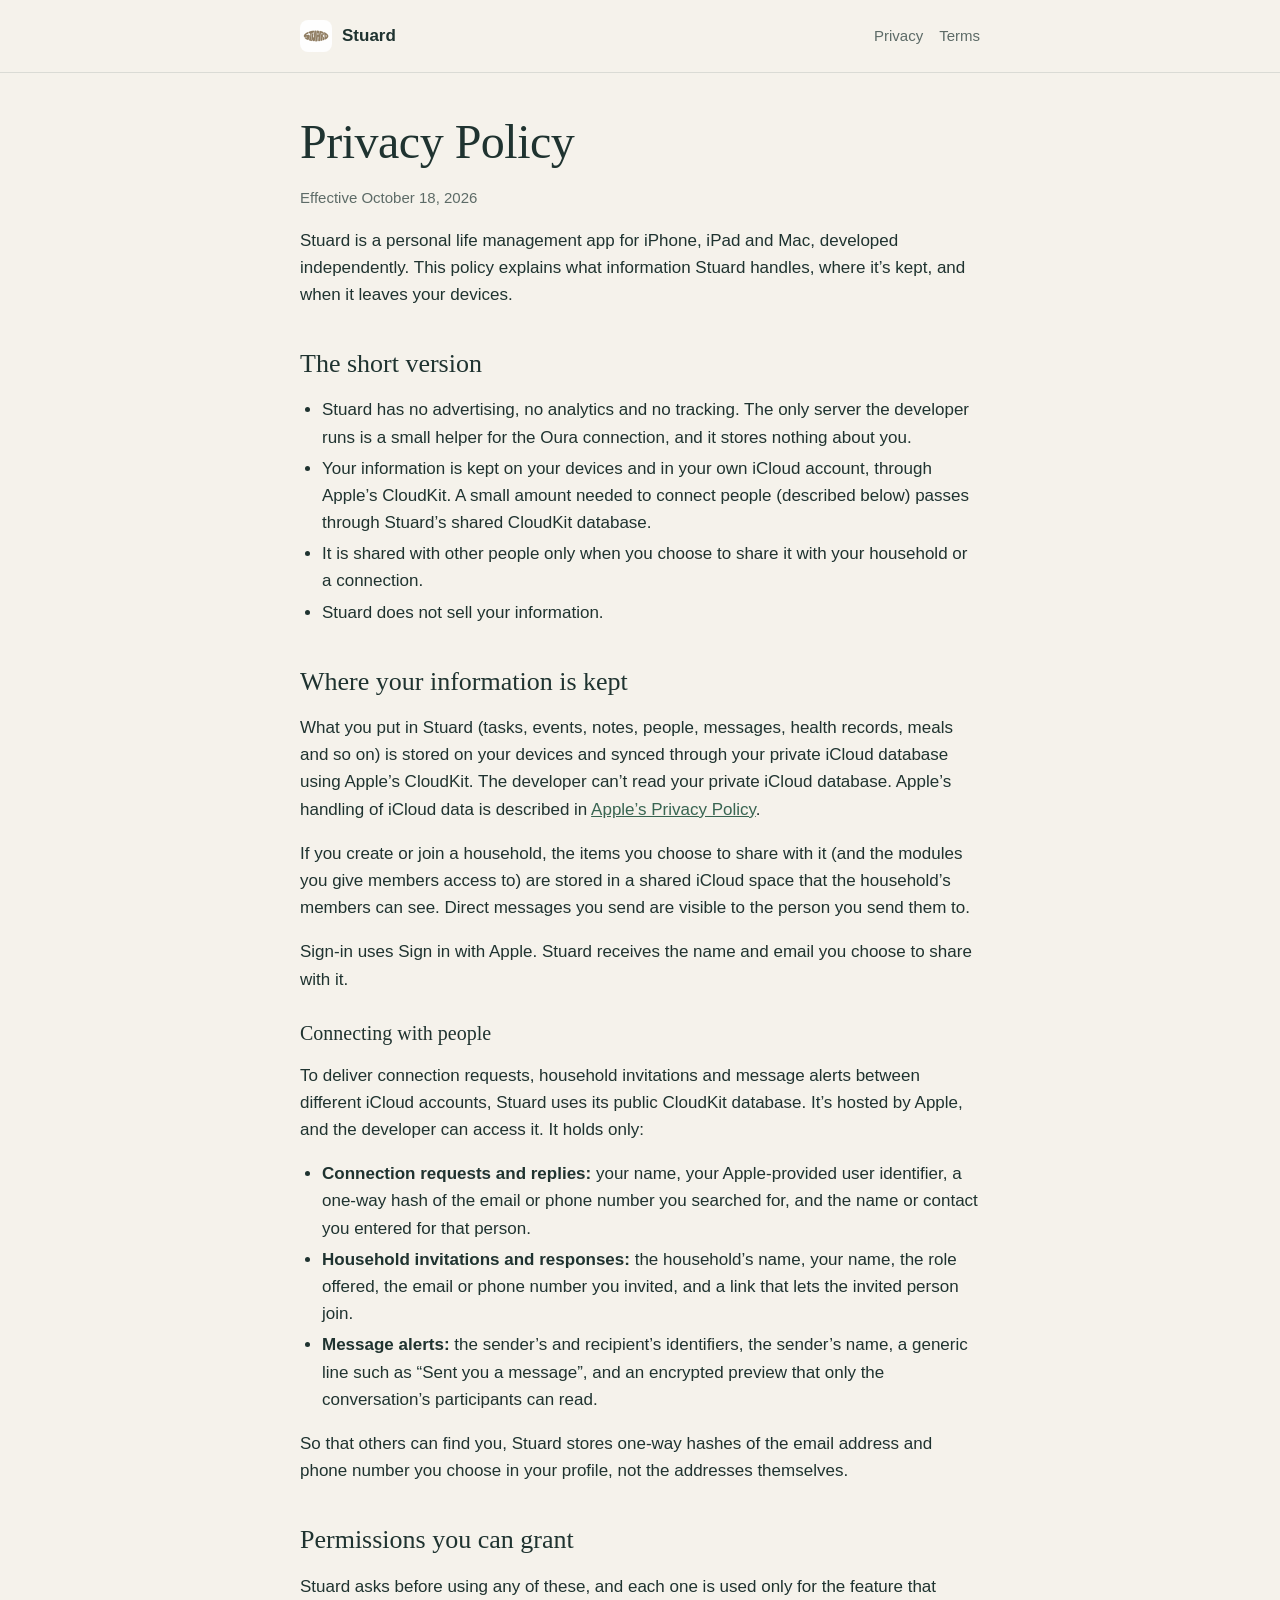
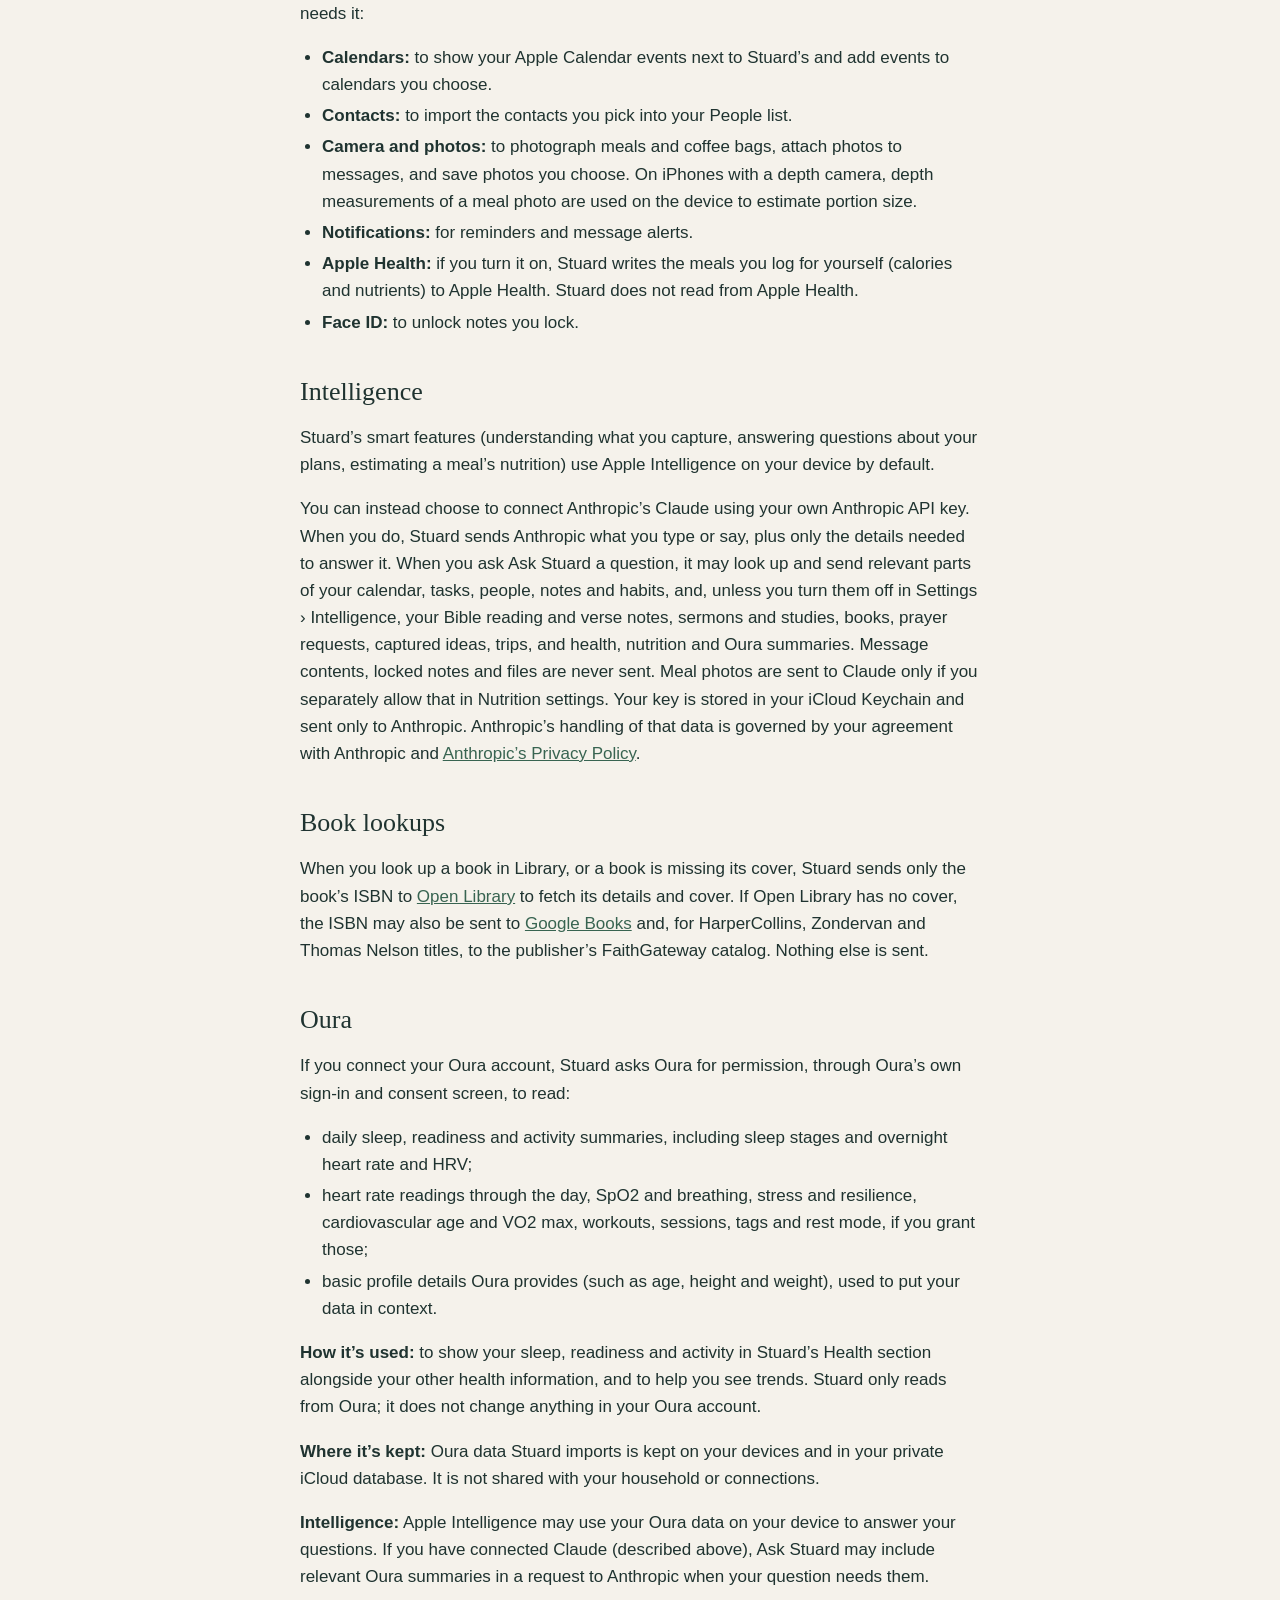
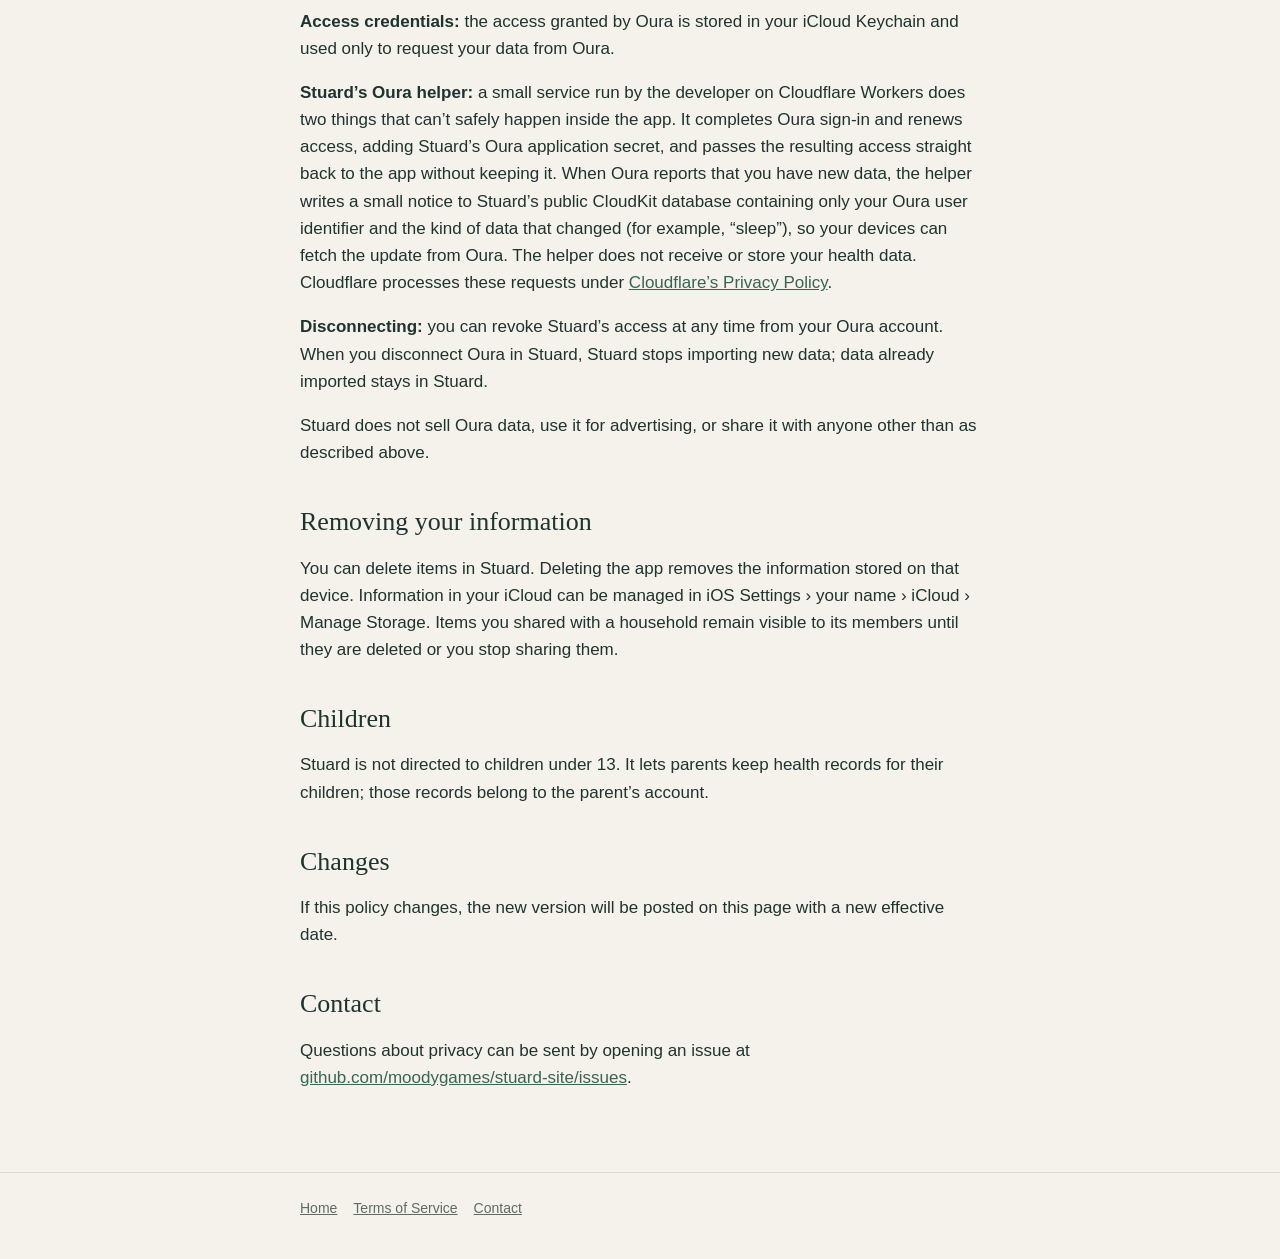
==== commit 247de103: "Privacy: what Ask Stuard can look up when Claude is connected Co-Authored-By: Claude Opus 5.5 <norep" ====
--- a/privacy.html
+++ b/privacy.html
@@ -57,7 +57,7 @@
 
       <h2>Intelligence</h2>
       <p>Stuard’s smart features (understanding what you capture, answering questions about your plans, estimating a meal’s nutrition) use Apple Intelligence on your device by default.</p>
-      <p>You can instead choose to connect Anthropic’s Claude using your own Anthropic API key. When you do, Stuard sends Anthropic what you type or say, plus only the details needed to understand it. Meal photos are sent to Claude only if you separately allow that in Nutrition settings. Your key is stored in your iCloud Keychain and sent only to Anthropic. Anthropic’s handling of that data is governed by your agreement with Anthropic and <a href="https://www.anthropic.com/legal/privacy">Anthropic’s Privacy Policy</a>.</p>
+      <p>You can instead choose to connect Anthropic’s Claude using your own Anthropic API key. When you do, Stuard sends Anthropic what you type or say, plus only the details needed to answer it. When you ask Ask Stuard a question, it may look up and send relevant parts of your calendar, tasks, people, notes and habits, and, unless you turn them off in Settings › Intelligence, your Bible reading and verse notes, sermons and studies, books, prayer requests, captured ideas, trips, and health, nutrition and Oura summaries. Message contents, locked notes and files are never sent. Meal photos are sent to Claude only if you separately allow that in Nutrition settings. Your key is stored in your iCloud Keychain and sent only to Anthropic. Anthropic’s handling of that data is governed by your agreement with Anthropic and <a href="https://www.anthropic.com/legal/privacy">Anthropic’s Privacy Policy</a>.</p>
 
       <h2>Book lookups</h2>
       <p>When you look up a book in Library, or a book is missing its cover, Stuard sends only the book’s ISBN to <a href="https://openlibrary.org/">Open Library</a> to fetch its details and cover. If Open Library has no cover, the ISBN may also be sent to <a href="https://books.google.com/">Google Books</a> and, for HarperCollins, Zondervan and Thomas Nelson titles, to the publisher’s FaithGateway catalog. Nothing else is sent.</p>
